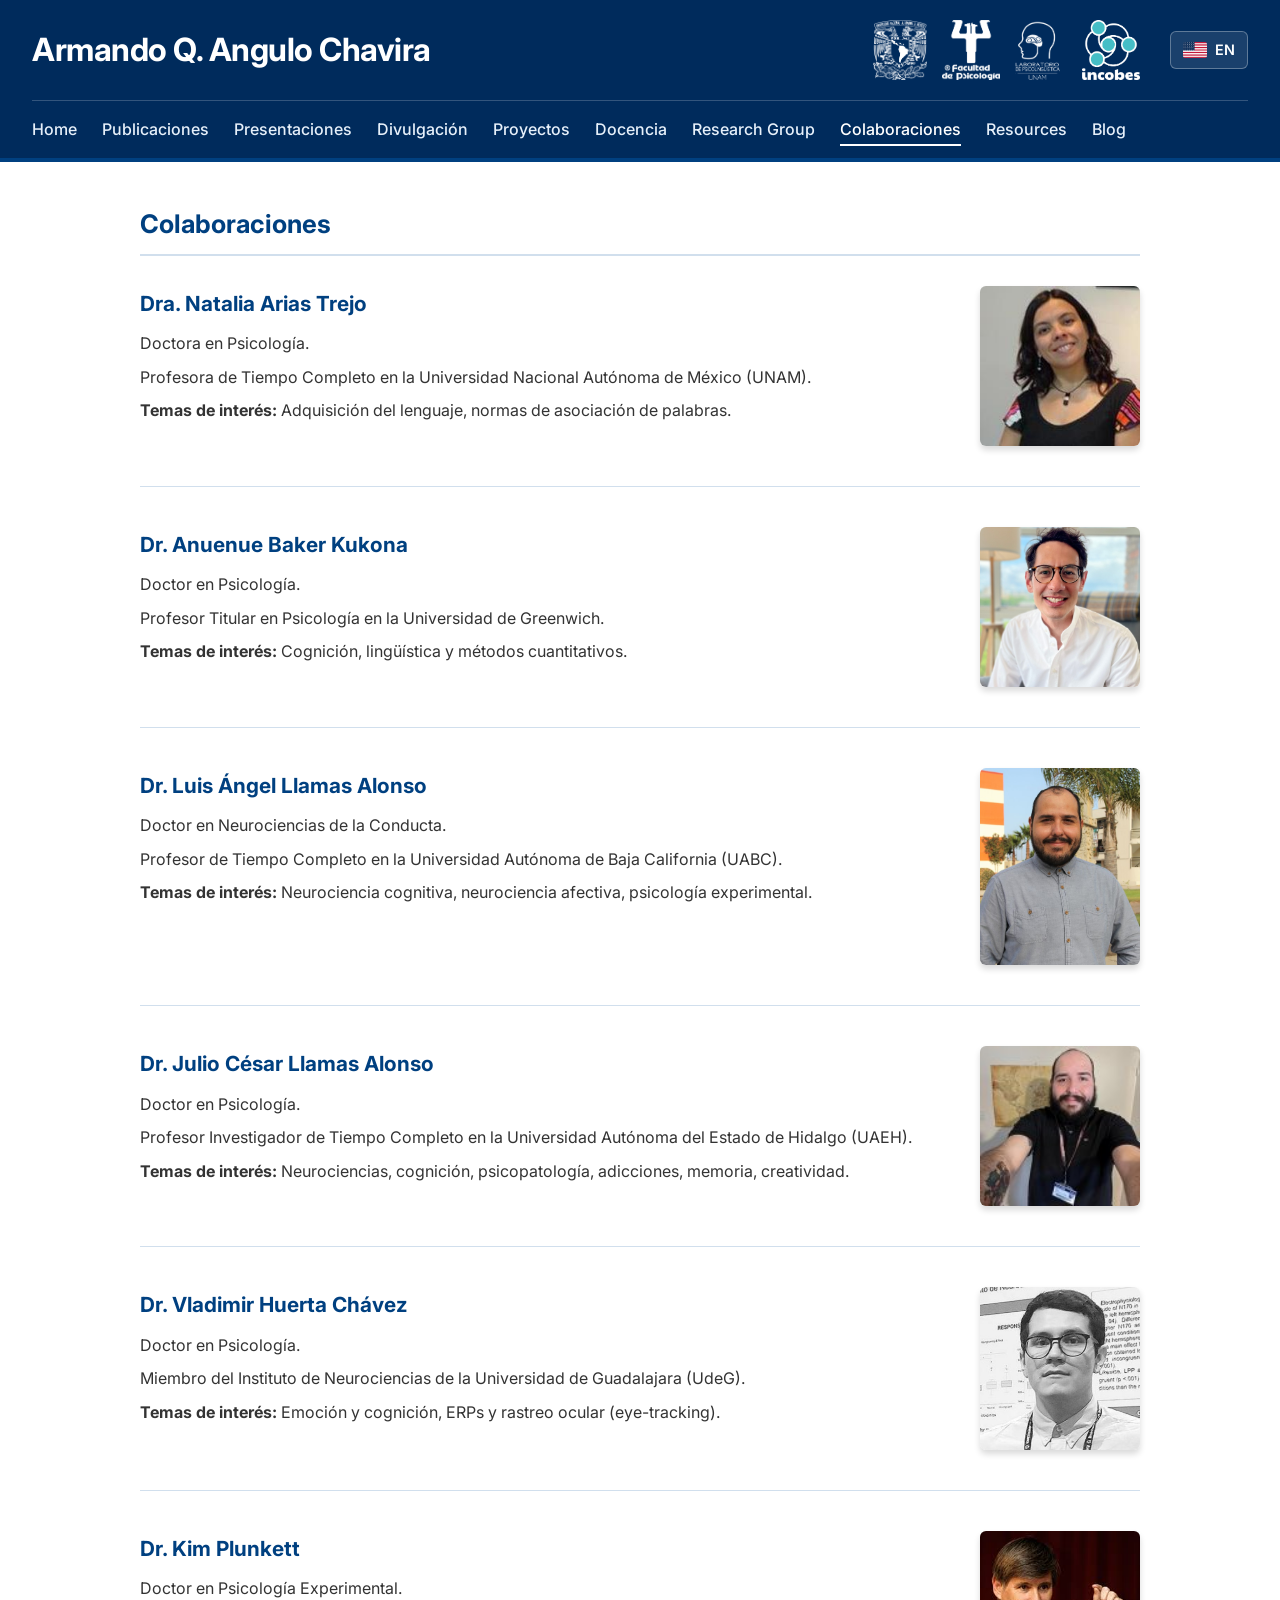
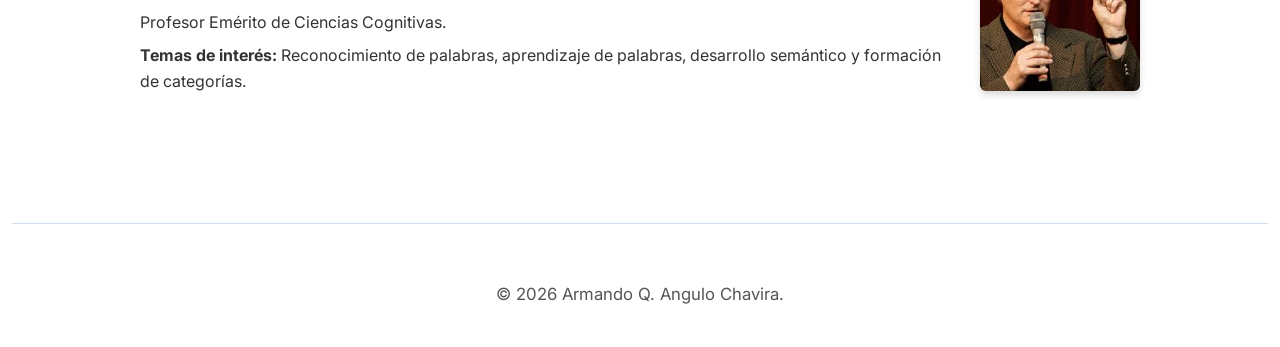
==== collaborations.html @ b6d1c462 "Update" ====
<!DOCTYPE html>
<html lang="es">
<head>
  <meta charset="UTF-8" />
  <title>Colaboraciones - Armando Q. Angulo Chavira</title>
  <meta name="viewport" content="width=device-width, initial-scale=1" />
  <meta name="description" content="Colaboradores académicos de Armando Q. Angulo Chavira" />
  
  <link rel="stylesheet" href="style.css" />
  <link rel="preconnect" href="https://fonts.googleapis.com" />
  <link rel="preconnect" href="https://fonts.gstatic.com" crossorigin />
  <link href="https://fonts.googleapis.com/css2?family=Inter:wght@300;400;500;600;700&display=swap" rel="stylesheet" />
</head>

<body>
  <header id="header">
    <div id="header-placeholder"></div>
  </header>

  <div id="layout-container">
    
    <main id="main-content" style="flex: 1; max-width: 1000px; margin: 0 auto; width: 100%; box-sizing: border-box;">
      
      <section class="content-section">
        <h3 class="section-title" data-i18n="collabTitle">Colaboraciones</h3>
        
        <div class="group-members-list">
          
          <div class="group-member-row">
            <div class="group-member-text">
              <h4 data-i18n="c1Name">Dra. Natalia Arias Trejo</h4>
              <ul class="member-details">
                <li data-i18n="c1Degree">Doctora en Psicología.</li>
                <li data-i18n="c1Position">Profesora de Tiempo Completo en la Universidad Nacional Autónoma de México (UNAM).</li>
                <li><span data-i18n="c1IntL"><strong>Temas de interés:</strong></span> <span data-i18n="c1IntT">Adquisición del lenguaje, normas de asociación de palabras.</span></li>
              </ul>
            </div>
            <div class="group-member-image">
              <img src="img/natalia.jpg" alt="Foto Natalia Arias Trejo" class="profile-placeholder" />
            </div>
          </div>

          <div class="group-member-row">
            <div class="group-member-text">
              <h4 data-i18n="c2Name">Dr. Anuenue Baker Kukona</h4>
              <ul class="member-details">
                <li data-i18n="c2Degree">Doctor en Psicología.</li>
                <li data-i18n="c2Position">Profesor Titular en Psicología en la Universidad de Greenwich.</li>
                <li><span data-i18n="c2IntL"><strong>Temas de interés:</strong></span> <span data-i18n="c2IntT">Cognición, lingüística y métodos cuantitativos.</span></li>
              </ul>
            </div>
            <div class="group-member-image">
              <img src="img/baker.jpg" alt="Foto Anuenue Baker Kukona" class="profile-placeholder" />
            </div>
          </div>

          <div class="group-member-row">
            <div class="group-member-text">
              <h4 data-i18n="c3Name">Dr. Luis Ángel Llamas Alonso</h4>
              <ul class="member-details">
                <li data-i18n="c3Degree">Doctor en Neurociencias de la Conducta.</li>
                <li data-i18n="c3Position">Profesor de Tiempo Completo en la Universidad Autónoma de Baja California (UABC).</li>
                <li><span data-i18n="c3IntL"><strong>Temas de interés:</strong></span> <span data-i18n="c3IntT">Neurociencia cognitiva, neurociencia afectiva, psicología experimental.</span></li>
              </ul>
            </div>
            <div class="group-member-image">
              <img src="img/luis.jpg" alt="Foto Luis Angel Llamas Alonso" class="profile-placeholder" />
            </div>
          </div>

          <div class="group-member-row">
            <div class="group-member-text">
              <h4 data-i18n="c4Name">Dr. Julio César Llamas Alonso</h4>
              <ul class="member-details">
                <li data-i18n="c4Degree">Doctor en Psicología.</li>
                <li data-i18n="c4Position">Profesor Investigador de Tiempo Completo en la Universidad Autónoma del Estado de Hidalgo (UAEH).</li>
                <li><span data-i18n="c4IntL"><strong>Temas de interés:</strong></span> <span data-i18n="c4IntT">Neurociencias, cognición, psicopatología, adicciones, memoria, creatividad.</span></li>
              </ul>
            </div>
            <div class="group-member-image">
              <img src="img/julio.jpg" alt="Foto Julio César Llamas Alonso" class="profile-placeholder" />
            </div>
          </div>

          <div class="group-member-row">
            <div class="group-member-text">
              <h4 data-i18n="c5Name">Dr. Vladimir Huerta Chávez</h4>
              <ul class="member-details">
                <li data-i18n="c5Degree">Doctor en Psicología.</li>
                <li data-i18n="c5Position">Miembro del Instituto de Neurociencias de la Universidad de Guadalajara (UdeG).</li>
                <li><span data-i18n="c5IntL"><strong>Temas de interés:</strong></span> <span data-i18n="c5IntT">Emoción y cognición, ERPs y rastreo ocular (eye-tracking).</span></li>
              </ul>
            </div>
            <div class="group-member-image">
              <img src="img/vladimir.jpg" alt="Foto Vladimir Huerta Chavez" class="profile-placeholder" />
            </div>
          </div>

          <div class="group-member-row">
            <div class="group-member-text">
              <h4 data-i18n="c6Name">Dr. Kim Plunkett</h4>
              <ul class="member-details">
                <li data-i18n="c6Degree">Doctor en Psicología Experimental.</li>
                <li data-i18n="c6Position">Profesor Emérito de Ciencias Cognitivas.</li>
                <li><span data-i18n="c6IntL"><strong>Temas de interés:</strong></span> <span data-i18n="c6IntT">Reconocimiento de palabras, aprendizaje de palabras, desarrollo semántico y formación de categorías.</span></li>
              </ul>
            </div>
            <div class="group-member-image">
              <img src="img/kim.jpg" alt="Foto Kim Plunkett" class="profile-placeholder" />
            </div>
          </div>

        </div>

      </section>

    </main>
  </div>

  <footer id="footer-placeholder" class="footer"></footer>

  <script src="main.js"></script>

</body>
</html>
---- style.css ----
/* =========================================
   1. VARIABLES Y CONFIGURACIÓN BASE
   ========================================= */
:root {
  --header-bg: #002b5c;      
  --blue-title: #004080;     
  --blue-link: #0056b3;      
  --sidebar-bg: #f4f8fc;     
  
  --text-main: #333333;
  --text-muted: #555555;
  --bg-color: #ffffff;
  --border-color: #d1dfed;   
}

body {
  margin: 0;
  font-family: 'Inter', Arial, sans-serif;
  background-color: var(--bg-color);
  color: var(--text-main);
  line-height: 1.7;
  font-size: 16px;
}

a {
  color: var(--blue-link);
  text-decoration: none;
}

a:hover {
  text-decoration: underline;
  color: #003d82;
}

/* =========================================
   2. ENCABEZADO Y NAVEGACIÓN
   ========================================= */
#header {
  background-color: var(--header-bg); 
  color: #ffffff;
  border-bottom: 4px solid var(--blue-title);
  margin-bottom: 40px;
}

.header-inner {
  width: 95%;
  max-width: 1600px;
  margin: 0 auto;
  padding: 20px 0 0 0;
}

.header-top {
  display: flex;
  justify-content: space-between;
  align-items: center; 
  margin-bottom: 20px;
}

.logo a {
  font-size: 2rem;
  font-weight: 700;
  color: #ffffff; 
  text-decoration: none;
  letter-spacing: -0.5px;
}

.header-logos {
  display: flex;
  gap: 15px;
  align-items: center;
  margin-left: auto;
  margin-right: 30px; 
}

.inst-logo {
  height: 60px;
  width: auto;
  object-fit: contain;
  background: transparent;
}

.lang-toggle {
  background: rgba(255, 255, 255, 0.1);
  border: 1px solid rgba(255, 255, 255, 0.3);
  padding: 6px 12px;
  border-radius: 6px;
  display: flex;
  align-items: center;
  gap: 8px;
  color: #ffffff;
  font-weight: 600;
  font-size: 0.9rem;
  transition: background 0.2s;
}

.lang-toggle:hover {
  background: rgba(255, 255, 255, 0.25);
  text-decoration: none;
  color: #ffffff;
}

.lang-img {
  width: 24px;
  height: 16px;
  object-fit: cover;
  border-radius: 2px;
}

.nav-menu ul {
  list-style: none;
  margin: 0;
  padding: 0;
  display: flex;
  flex-wrap: wrap;
  gap: 25px;
  border-top: 1px solid rgba(255, 255, 255, 0.2);
  padding-top: 15px;
  padding-bottom: 15px;
}

.nav-menu a {
  color: #e6f0fa;
  font-weight: 500;
  font-size: 1rem;
  padding-bottom: 5px;
}

.nav-menu a:hover, .nav-menu a.active {
  color: #ffffff;
  text-decoration: none;
  border-bottom: 2px solid #ffffff;
}

/* =========================================
   3. LAYOUT PRINCIPAL
   ========================================= */
#layout-container {
  width: 95%;
  max-width: 1600px;
  margin: 0 auto;
  padding: 0;
  display: flex;
  gap: 60px;
  align-items: flex-start;
}

/* =========================================
   4. BARRA LATERAL (SIDEBAR)
   ========================================= */
#sidebar {
  flex: 0 0 260px;
  background-color: var(--sidebar-bg);
  padding: 25px;
  border-radius: 8px;
  border: 1px solid var(--border-color);
}

.profile-pic {
  width: 100%;
  max-width: 220px;
  height: auto;
  border-radius: 4px;
  margin-bottom: 20px;
  box-shadow: 0 4px 6px rgba(0,0,0,0.1);
}

#sidebar .role {
  font-weight: 700;
  margin-bottom: 15px;
  margin-top: 0;
  color: var(--blue-title);
}

#sidebar .affiliation p {
  margin: 5px 0;
  font-size: 0.95rem;
  color: var(--text-muted);
}

.sidebar-links {
  margin-top: 25px;
  font-size: 0.95rem;
  line-height: 2;
  border-top: 1px solid var(--border-color);
  padding-top: 15px;
}

.sidebar-contact {
  margin-top: 20px;
  padding-top: 15px;
  border-top: 1px solid var(--border-color);
  font-size: 0.9rem;
}

.sidebar-contact p {
  margin: 0;
  display: flex;
  align-items: center;
  gap: 8px;
}

.sidebar-contact a {
  color: var(--text-main);
  word-break: break-all; /* CRUCIAL: Evita que un correo largo rompa la barra lateral */
  font-size: 0.95rem;
}

.sidebar-contact a:hover {
  color: var(--blue-link);
}

/* Formato de los logos académicos */
.sidebar-socials {
  margin-top: 25px;
  display: flex;
  flex-direction: column; /* Los acomoda en lista vertical */
  gap: 15px; /* Espacio entre cada red social */
}

.sidebar-socials a {
  display: flex;
  align-items: center; /* Centra el logo con el texto */
  gap: 12px; /* Espacio entre el logo y el texto */
  color: var(--text-main);
  font-weight: 500;
  font-size: 0.95rem;
  transition: all 0.2s ease;
}

.sidebar-socials a:hover {
  color: var(--blue-link);
  text-decoration: none;
  transform: translateX(5px); /* Pequeño efecto: se mueve a la derecha al hacer hover */
}

.social-icon {
  width: 24px;  /* Tamaño más pequeño porque van al lado del texto */
  height: 24px;
  object-fit: contain;
}

.social-icon:hover {
  transform: translateY(-3px); /* Efecto de saltito al pasar el ratón */
  filter: grayscale(0%); /* Opcional: Regresa el color al pasar el ratón */
}

.memberships {
  margin-top: 20px;
  padding-top: 15px;
  border-top: 1px solid var(--border-color);
  font-size: 0.9rem;
  color: var(--text-muted);
}

.memberships p {
  margin: 0 0 8px 0;
  color: var(--blue-title);
}

.memberships ul {
  list-style: none;
  padding: 0;
  margin: 0;
}

.memberships li {
  margin-bottom: 8px;
  line-height: 1.4;
  position: relative;
  padding-left: 14px;
}

.memberships li::before {
  content: "■";
  color: var(--blue-link);
  position: absolute;
  left: 0;
  top: 1px;
  font-size: 0.6rem;
}

/* =========================================
   5. CONTENIDO PRINCIPAL
   ========================================= */
#main-content {
  flex: 1;
  padding-bottom: 40px;
}

.content-section {
  margin-bottom: 40px;
}

.section-title {
  font-size: 1.6rem;
  color: var(--blue-title); 
  border-bottom: 2px solid var(--border-color);
  padding-bottom: 8px;
  margin-top: 0;
  margin-bottom: 20px;
}

p {
  margin-bottom: 18px;
  font-size: 1.05rem;
}

.clean-list {
  padding-left: 20px;
  margin-bottom: 20px;
  font-size: 1.05rem;
}

.clean-list li {
  margin-bottom: 8px;
}

.subsection-title {
  font-size: 1.2rem;
  color: var(--blue-title);
  margin-top: 40px;
  margin-bottom: 10px;
  border-bottom: 1px solid var(--border-color); /* Opcional: una línea más delgada */
  padding-bottom: 5px;
}

/* Quitamos el margen superior si es el primer elemento de la sección */
.section-title + .subsection-title {
  margin-top: 20px;
}

/* =========================================
   6. BADGES (PALABRAS CLAVE)
   ========================================= */
.badges-container {
  display: flex;
  flex-wrap: wrap;
  gap: 10px;
  margin-top: 10px;
}

.badge {
  background-color: #e6f0fa; 
  color: var(--blue-title);  
  padding: 6px 14px;
  border-radius: 20px;       
  font-size: 0.95rem;
  font-weight: 600;
  border: 1px solid #b3d4ff; 
  transition: all 0.2s ease;
  cursor: default;
}

.badge:hover {
  background-color: var(--blue-title);
  color: #ffffff;
  transform: translateY(-2px);
  box-shadow: 0 4px 8px rgba(0, 64, 128, 0.2);
}

/* =========================================
   7. TABLA DE CONTACTO
   ========================================= */
.contact-table {
  border-collapse: collapse;
}

.contact-table td {
  padding: 10px 15px 10px 0;
  vertical-align: top;
  font-size: 1.05rem;
}

.icon-cell {
  font-size: 1.4rem;
}

/* =========================================
   8. TABLAS DE PUBLICACIONES Y PRESENTACIONES
   ========================================= */
.publications-table {
  width: 100%;
  border-collapse: collapse;
  margin-top: 10px;
}

.publications-table td {
  padding: 15px 15px 15px 0;
  vertical-align: top;
  border: none; 
  font-size: 1.05rem;
  line-height: 1.6;
}

.pub-year {
  width: 70px;
  font-weight: 700;
  color: var(--blue-title);
}

.pub-ref {
  color: var(--text-main);
}

.pub-ref em {
  color: var(--text-main);
}

/* =========================================
   9. DISEÑO DE GRUPO DE INVESTIGACIÓN (GROUP.HTML)
   ========================================= */
.group-members-list {
  display: flex;
  flex-direction: column;
  margin-top: 30px;
}

.group-member-row {
  display: flex;
  flex-direction: row; 
  gap: 30px; 
  align-items: flex-start; 
  width: 100%;
  box-sizing: border-box; 
  border-bottom: 1px solid var(--border-color); /* Línea gris de separación */
  padding-bottom: 40px; 
  margin-bottom: 40px;
}

/* El último miembro no lleva la línea gris debajo */
.group-member-row:last-child {
  border-bottom: none;
  padding-bottom: 0;
  margin-bottom: 0;
}

.group-member-text {
  flex: 1;
  min-width: 0; 
}

.group-member-text h4 {
  margin-top: 0;
  color: var(--blue-title);
  font-size: 1.3rem;
  margin-bottom: 10px;
}

.member-details {
  list-style: none;
  padding: 0;
  margin: 0;
  font-size: 1rem;
}

.member-details li {
  margin-bottom: 8px;
  line-height: 1.6;
}

.group-member-image {
  flex: 0 0 160px; 
  max-width: 160px; 
}

.profile-placeholder {
  width: 100%;
  height: auto;
  display: block; 
  border-radius: 6px; 
  box-shadow: 0 4px 6px rgba(0,0,0,0.15); 
  object-fit: cover; 
}

/* =========================================
   10. FOOTER
   ========================================= */
.footer {
  text-align: center;
  padding: 40px 20px 20px;
  color: var(--text-muted);
  font-size: 0.9rem;
  border-top: 1px solid var(--border-color);
  width: 95%;
  max-width: 1600px;
  margin: 40px auto 0;
}

/* =========================================
   11. RESPONSIVO (MÓVILES Y TABLETS)
   ========================================= */
@media (max-width: 900px) {
  #layout-container {
    flex-direction: column;
    gap: 30px;
  }
  
  #sidebar {
    width: auto;
    flex: none;
  }

  .header-top {
    flex-direction: column;
    align-items: flex-start;
    gap: 20px;
  }

  .header-logos {
    margin-left: 0;
  }
}

@media (max-width: 768px) {
  .group-member-row {
    flex-direction: column-reverse; /* Imagen arriba en celulares */
    align-items: center;
    gap: 20px;
  }

  .group-member-image {
    flex: auto;
    width: 100%;
    max-width: 250px; 
  }

  .group-member-text {
    width: 100%;
  }
}
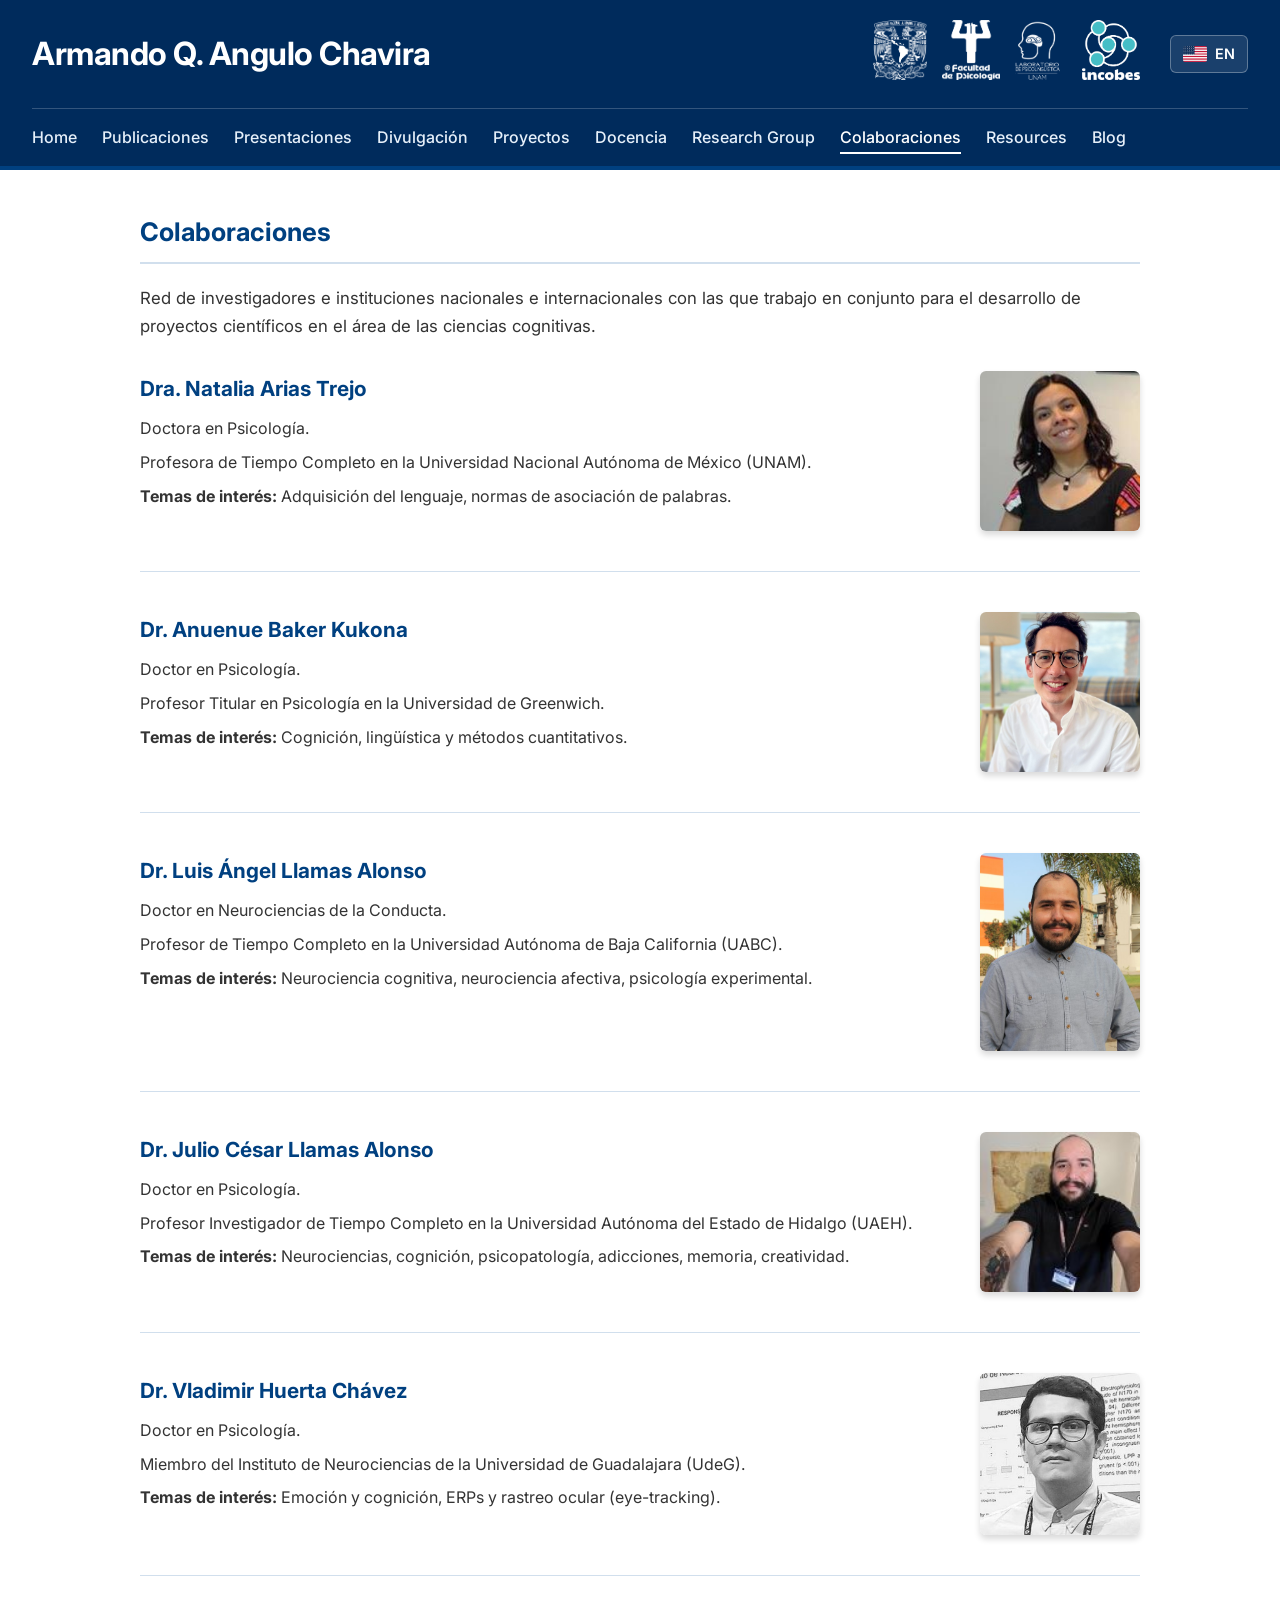
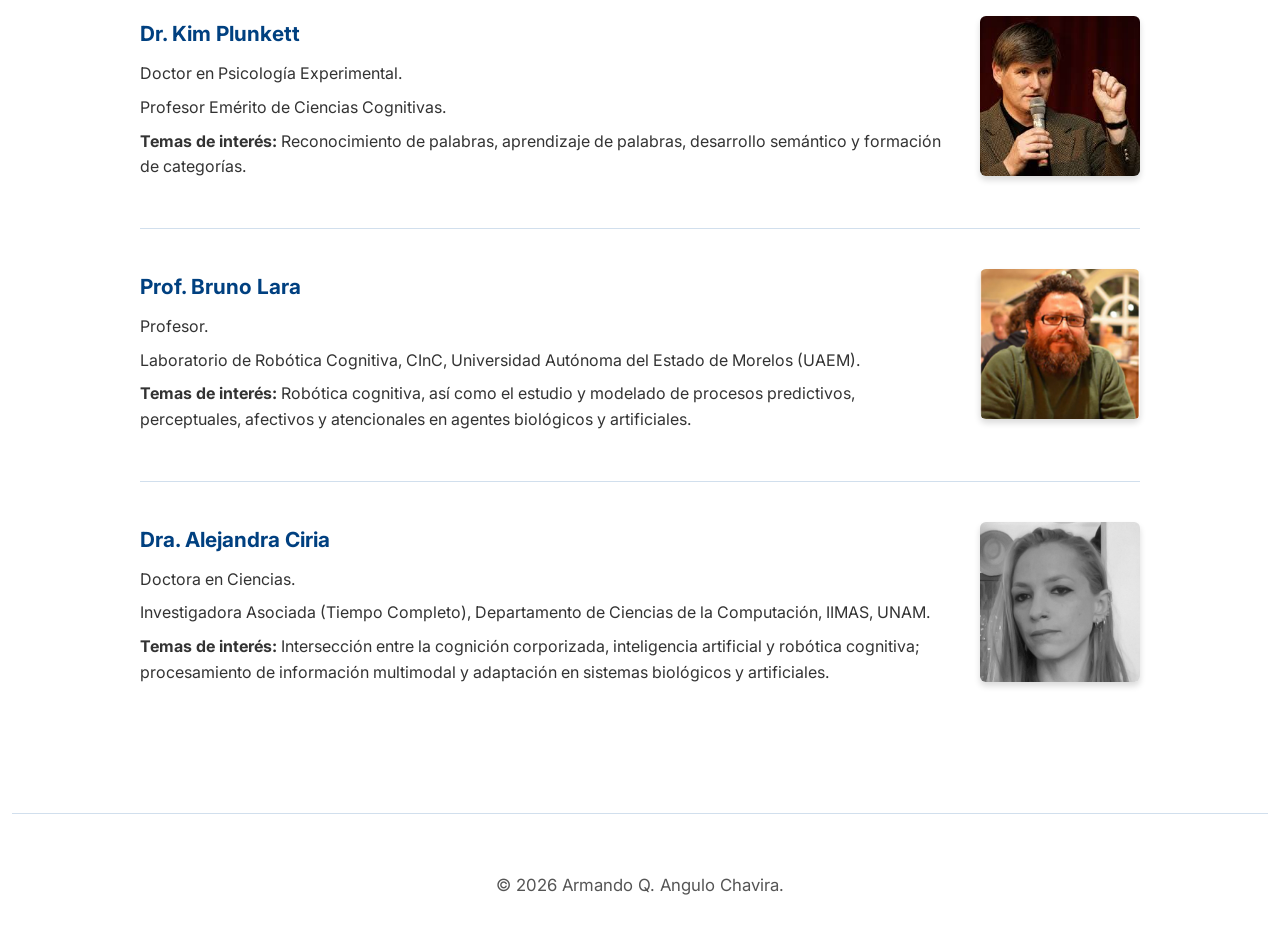
==== commit 6707155d: "update" ====
--- a/collaborations.html
+++ b/collaborations.html
@@ -23,6 +23,7 @@
       
       <section class="content-section">
         <h3 class="section-title" data-i18n="collabTitle">Colaboraciones</h3>
+        <p data-i18n="collabDesc">Red de investigadores e instituciones nacionales e internacionales con las que trabajo en conjunto para el desarrollo de proyectos científicos en el área de las ciencias cognitivas.</p>
         
         <div class="group-members-list">
           
@@ -110,6 +111,34 @@
             </div>
           </div>
 
+          <div class="group-member-row">
+            <div class="group-member-text">
+              <h4 data-i18n="c7Name">Prof. Bruno Lara</h4>
+              <ul class="member-details">
+                <li data-i18n="c7Degree">Profesor.</li>
+                <li data-i18n="c7Position">Laboratorio de Robótica Cognitiva, CInC, Universidad Autónoma del Estado de Morelos (UAEM).</li>
+                <li><span data-i18n="c7IntL"><strong>Temas de interés:</strong></span> <span data-i18n="c7IntT">Robótica cognitiva, así como el estudio y modelado de procesos predictivos, perceptuales, afectivos y atencionales en agentes biológicos y artificiales.</span></li>
+              </ul>
+            </div>
+            <div class="group-member-image">
+              <img src="img/bruno.png" alt="Foto Prof. Bruno Lara" class="profile-placeholder" />
+            </div>
+          </div>
+
+          <div class="group-member-row">
+            <div class="group-member-text">
+              <h4 data-i18n="c8Name">Dra. Alejandra Ciria</h4>
+              <ul class="member-details">
+                <li data-i18n="c8Degree">Doctora en Ciencias.</li>
+                <li data-i18n="c8Position">Investigadora Asociada (Tiempo Completo), Departamento de Ciencias de la Computación, IIMAS, UNAM.</li>
+                <li><span data-i18n="c8IntL"><strong>Temas de interés:</strong></span> <span data-i18n="c8IntT">Intersección entre la cognición corporizada, inteligencia artificial y robótica cognitiva; procesamiento de información multimodal y adaptación en sistemas biológicos y artificiales.</span></li>
+              </ul>
+            </div>
+            <div class="group-member-image">
+              <img src="img/alejandra.jpg" alt="Foto Dra. Alejandra Ciria" class="profile-placeholder" />
+            </div>
+          </div>
+
         </div>
 
       </section>
--- a/style.css
+++ b/style.css
@@ -185,11 +185,33 @@
   padding-top: 15px;
 }
 
+/* Nuevo formato de correo en Sidebar */
 .sidebar-contact {
   margin-top: 20px;
   padding-top: 15px;
   border-top: 1px solid var(--border-color);
   font-size: 0.9rem;
+}
+
+/* Idéntico al diseño de .memberships p */
+.contact-title {
+  margin: 0 0 8px 0;
+  color: var(--blue-title);
+}
+
+.contact-email {
+  display: flex;
+  align-items: center;
+  gap: 8px;
+}
+
+.contact-email a {
+  color: var(--text-main);
+  word-break: break-all; /* Evita que el correo rompa la barra lateral */
+}
+
+.contact-email a:hover {
+  color: var(--blue-link);
 }
 
 .sidebar-contact p {
@@ -527,4 +549,4 @@
   .group-member-text {
     width: 100%;
   }
-}+}
